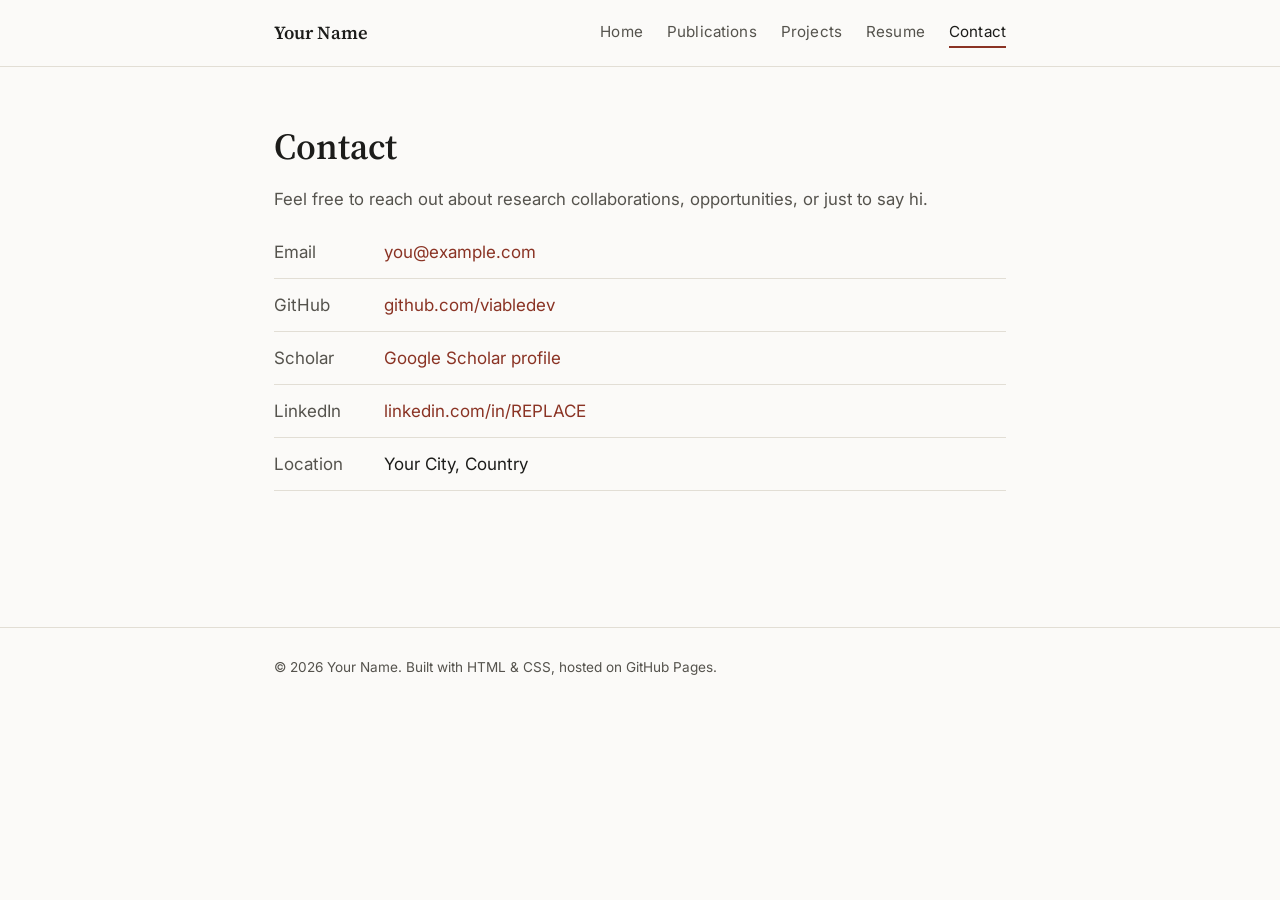
==== contact.html @ d66b3f3c "Initial commit" ====
<!DOCTYPE html>
<html lang="en">
<head>
<meta charset="UTF-8" />
<meta name="viewport" content="width=device-width, initial-scale=1.0" />
<title>Your Name — Contact</title>
<link rel="icon" href="data:," />
<link rel="preconnect" href="https://fonts.googleapis.com" />
<link href="https://fonts.googleapis.com/css2?family=Inter:wght@400;500;600&family=Source+Serif+4:wght@500;600&display=swap" rel="stylesheet" />
<link rel="stylesheet" href="css/style.css" />
</head>
<body>

<header class="site">
  <div class="nav-inner">
    <a href="index.html" class="brand">Your Name</a>
    <button class="nav-toggle" id="navToggle" aria-label="Toggle navigation">&#9776;</button>
    <nav class="links" id="navLinks">
      <a href="index.html">Home</a>
      <a href="publications.html">Publications</a>
      <a href="projects.html">Projects</a>
      <a href="resume.html">Resume</a>
      <a href="contact.html" class="active">Contact</a>
    </nav>
  </div>
</header>

<main>
  <div class="wrap">
    <section>
      <h1>Contact</h1>
      <p class="lede">Feel free to reach out about research collaborations, opportunities, or just to say hi.</p>

      <ul class="contact-list">
        <li><span class="label">Email</span> <a href="mailto:you@example.com">you@example.com</a></li>
        <li><span class="label">GitHub</span> <a href="https://github.com/viabledev" target="_blank" rel="noopener">github.com/viabledev</a></li>
        <li><span class="label">Scholar</span> <a href="https://scholar.google.com/citations?user=REPLACE" target="_blank" rel="noopener">Google Scholar profile</a></li>
        <li><span class="label">LinkedIn</span> <a href="https://www.linkedin.com/in/REPLACE" target="_blank" rel="noopener">linkedin.com/in/REPLACE</a></li>
        <li><span class="label">Location</span> Your City, Country</li>
      </ul>
    </section>
  </div>
</main>

<footer class="site">
  <div class="wrap">
    &copy; <span id="year"></span> Your Name. Built with HTML &amp; CSS, hosted on GitHub Pages.
  </div>
</footer>

<script src="js/script.js"></script>
</body>
</html>
---- css/style.css ----
/* ---------- Design tokens ---------- */
:root {
  --bg: #fbfaf8;
  --bg-alt: #f2f0ec;
  --ink: #1c1c1a;
  --ink-soft: #55534d;
  --accent: #8a3324;
  --accent-soft: #b8552f;
  --border: #e2ded5;
  --card-bg: #ffffff;
  --max-width: 780px;
  --serif: "Source Serif 4", Georgia, "Times New Roman", serif;
  --sans: "Inter", -apple-system, BlinkMacSystemFont, "Segoe UI", sans-serif;
}

@media (prefers-color-scheme: dark) {
  :root {
    --bg: #161614;
    --bg-alt: #1e1e1b;
    --ink: #ece9e2;
    --ink-soft: #a8a49a;
    --accent: #e07a5f;
    --accent-soft: #f2a488;
    --border: #34322c;
    --card-bg: #1c1c19;
  }
}

* { box-sizing: border-box; }

html { scroll-behavior: smooth; }

body {
  margin: 0;
  background: var(--bg);
  color: var(--ink);
  font-family: var(--sans);
  font-size: 17px;
  line-height: 1.65;
  -webkit-font-smoothing: antialiased;
}

a {
  color: var(--accent);
  text-decoration: none;
}
a:hover { text-decoration: underline; }

.wrap {
  max-width: var(--max-width);
  margin: 0 auto;
  padding: 0 24px;
}

/* ---------- Header / nav ---------- */
header.site {
  border-bottom: 1px solid var(--border);
  background: var(--bg);
  position: sticky;
  top: 0;
  z-index: 10;
}

.nav-inner {
  max-width: var(--max-width);
  margin: 0 auto;
  padding: 18px 24px;
  display: flex;
  align-items: center;
  justify-content: space-between;
}

.brand {
  font-family: var(--serif);
  font-size: 1.15rem;
  font-weight: 600;
  color: var(--ink);
}
.brand:hover { text-decoration: none; opacity: 0.8; }

nav.links {
  display: flex;
  gap: 24px;
}

nav.links a {
  color: var(--ink-soft);
  font-size: 0.95rem;
  letter-spacing: 0.01em;
  padding-bottom: 2px;
  border-bottom: 2px solid transparent;
}

nav.links a:hover {
  color: var(--ink);
  text-decoration: none;
}

nav.links a.active {
  color: var(--ink);
  border-bottom-color: var(--accent);
}

.nav-toggle {
  display: none;
  background: none;
  border: none;
  font-size: 1.5rem;
  color: var(--ink);
  cursor: pointer;
}

@media (max-width: 640px) {
  nav.links {
    position: fixed;
    top: 62px;
    left: 0;
    right: 0;
    background: var(--bg);
    border-bottom: 1px solid var(--border);
    flex-direction: column;
    gap: 0;
    max-height: 0;
    overflow: hidden;
    transition: max-height 0.25s ease;
  }
  nav.links.open { max-height: 300px; }
  nav.links a {
    padding: 14px 24px;
    border-bottom: 1px solid var(--border);
  }
  .nav-toggle { display: block; }
}

/* ---------- Main / sections ---------- */
main { padding: 56px 0 80px; }

h1, h2, h3 {
  font-family: var(--serif);
  font-weight: 600;
  color: var(--ink);
  line-height: 1.25;
}

h1 { font-size: 2.3rem; margin: 0 0 8px; }
h2 { font-size: 1.5rem; margin: 0 0 20px; }
h3 { font-size: 1.15rem; margin: 0 0 6px; }

.subtitle {
  font-size: 1.1rem;
  color: var(--ink-soft);
  margin: 0 0 28px;
}

.lede {
  font-size: 1.05rem;
  color: var(--ink-soft);
  max-width: 60ch;
}

section { margin-bottom: 56px; }

/* ---------- Hero (landing page) ---------- */
.hero {
  padding: 40px 0 8px;
}

.hero .avatar {
  width: 116px;
  height: 116px;
  border-radius: 50%;
  background: var(--bg-alt);
  border: 1px solid var(--border);
  margin-bottom: 28px;
  object-fit: cover;
  display: block;
}

.pronounce {
  font-size: 0.95rem;
  color: var(--ink-soft);
  font-style: italic;
  margin: -4px 0 20px;
}

.social-row {
  display: flex;
  flex-wrap: wrap;
  gap: 10px;
  margin-top: 28px;
}

.social-row a {
  border: 1px solid var(--border);
  border-radius: 8px;
  padding: 8px 14px;
  font-size: 0.92rem;
  color: var(--ink);
  display: inline-flex;
  align-items: center;
  gap: 6px;
}
.social-row a:hover {
  border-color: var(--accent);
  color: var(--accent);
  text-decoration: none;
}

.cta-row {
  display: flex;
  gap: 12px;
  margin-top: 32px;
  flex-wrap: wrap;
}

.btn {
  display: inline-block;
  padding: 10px 20px;
  border-radius: 8px;
  font-size: 0.95rem;
  border: 1px solid var(--accent);
  color: var(--accent);
}
.btn:hover { background: var(--accent); color: #fff; text-decoration: none; }
.btn.primary { background: var(--accent); color: #fff; }
.btn.primary:hover { background: var(--accent-soft); border-color: var(--accent-soft); }

/* ---------- Publications ---------- */
.pub-list { list-style: none; padding: 0; margin: 0; }

.pub {
  padding: 22px 0;
  border-bottom: 1px solid var(--border);
}
.pub:first-child { padding-top: 0; }

.pub .venue-tag {
  display: inline-block;
  font-size: 0.78rem;
  text-transform: uppercase;
  letter-spacing: 0.06em;
  color: var(--accent);
  background: var(--bg-alt);
  border-radius: 5px;
  padding: 3px 8px;
  margin-bottom: 8px;
}

.pub .authors {
  color: var(--ink-soft);
  font-size: 0.95rem;
  margin: 4px 0;
}

.pub .meta {
  color: var(--ink-soft);
  font-size: 0.9rem;
  font-style: italic;
}

.pub .pub-links {
  margin-top: 8px;
  font-size: 0.9rem;
  display: flex;
  gap: 14px;
}

/* ---------- Projects ---------- */
.project-grid {
  display: grid;
  grid-template-columns: 1fr;
  gap: 20px;
}

.card {
  background: var(--card-bg);
  border: 1px solid var(--border);
  border-radius: 12px;
  padding: 24px;
}

.tag-row {
  display: flex;
  flex-wrap: wrap;
  gap: 8px;
  margin: 12px 0;
}

.tag {
  font-size: 0.78rem;
  color: var(--ink-soft);
  background: var(--bg-alt);
  border-radius: 5px;
  padding: 3px 9px;
}

.card-links {
  margin-top: 12px;
  display: flex;
  gap: 16px;
  font-size: 0.9rem;
}

/* ---------- Resume ---------- */
.resume-embed {
  width: 100%;
  height: 80vh;
  border: 1px solid var(--border);
  border-radius: 12px;
  margin-top: 24px;
}

.resume-fallback {
  padding: 16px;
  background: var(--bg-alt);
  border-radius: 8px;
  font-size: 0.9rem;
  color: var(--ink-soft);
}

/* ---------- Contact ---------- */
.contact-list {
  list-style: none;
  padding: 0;
  margin: 24px 0;
}
.contact-list li {
  padding: 12px 0;
  border-bottom: 1px solid var(--border);
  display: flex;
  gap: 10px;
}
.contact-list li:first-child { padding-top: 0; }
.contact-list .label {
  color: var(--ink-soft);
  min-width: 100px;
}

/* ---------- Footer ---------- */
footer.site {
  border-top: 1px solid var(--border);
  padding: 28px 0;
  color: var(--ink-soft);
  font-size: 0.85rem;
}
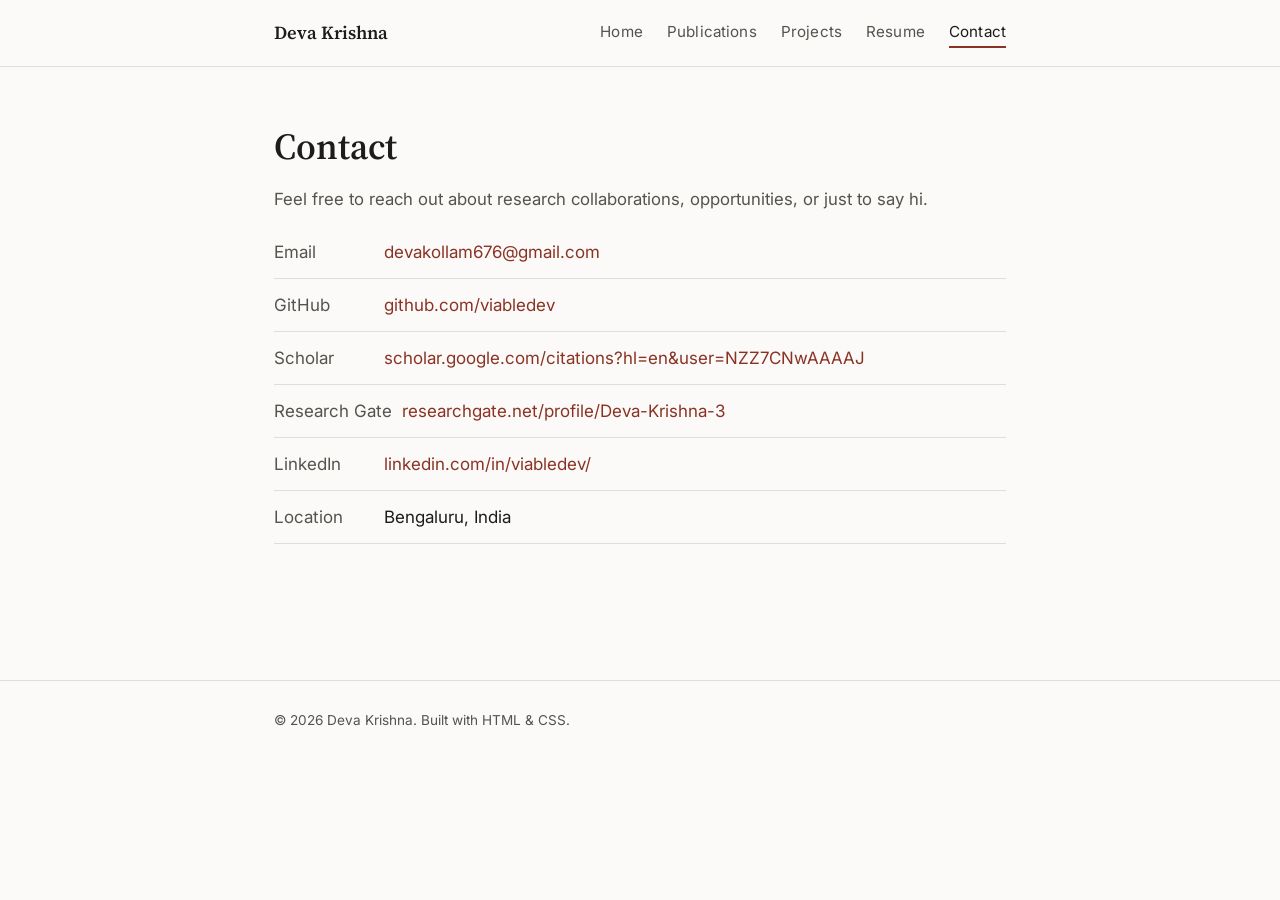
==== commit 5517b934: "Contact Details" ====
--- a/contact.html
+++ b/contact.html
@@ -3,7 +3,7 @@
 <head>
 <meta charset="UTF-8" />
 <meta name="viewport" content="width=device-width, initial-scale=1.0" />
-<title>Your Name — Contact</title>
+<title>Deva Krishna</title>
 <link rel="icon" href="data:," />
 <link rel="preconnect" href="https://fonts.googleapis.com" />
 <link href="https://fonts.googleapis.com/css2?family=Inter:wght@400;500;600&family=Source+Serif+4:wght@500;600&display=swap" rel="stylesheet" />
@@ -13,7 +13,7 @@
 
 <header class="site">
   <div class="nav-inner">
-    <a href="index.html" class="brand">Your Name</a>
+    <a href="index.html" class="brand">Deva Krishna</a>
     <button class="nav-toggle" id="navToggle" aria-label="Toggle navigation">&#9776;</button>
     <nav class="links" id="navLinks">
       <a href="index.html">Home</a>
@@ -32,11 +32,12 @@
       <p class="lede">Feel free to reach out about research collaborations, opportunities, or just to say hi.</p>
 
       <ul class="contact-list">
-        <li><span class="label">Email</span> <a href="mailto:you@example.com">you@example.com</a></li>
+        <li><span class="label">Email</span> <a href="mailto:you@example.com">devakollam676@gmail.com</a></li>
         <li><span class="label">GitHub</span> <a href="https://github.com/viabledev" target="_blank" rel="noopener">github.com/viabledev</a></li>
-        <li><span class="label">Scholar</span> <a href="https://scholar.google.com/citations?user=REPLACE" target="_blank" rel="noopener">Google Scholar profile</a></li>
-        <li><span class="label">LinkedIn</span> <a href="https://www.linkedin.com/in/REPLACE" target="_blank" rel="noopener">linkedin.com/in/REPLACE</a></li>
-        <li><span class="label">Location</span> Your City, Country</li>
+        <li><span class="label">Scholar</span> <a href="https://scholar.google.com/citations?user=REPLACE" target="_blank" rel="noopener">scholar.google.com/citations?hl=en&user=NZZ7CNwAAAAJ</a></li>
+        <li><span class="label">Research Gate</span> <a href="https://www.researchgate.net/profile/Deva-Krishna-3" target="_blank" rel="noopener">researchgate.net/profile/Deva-Krishna-3</a></li>
+        <li><span class="label">LinkedIn</span> <a href="https://www.linkedin.com/in/REPLACE" target="_blank" rel="noopener">linkedin.com/in/viabledev/</a></li>
+        <li><span class="label">Location</span> Bengaluru, India</li>
       </ul>
     </section>
   </div>
@@ -44,7 +45,7 @@
 
 <footer class="site">
   <div class="wrap">
-    &copy; <span id="year"></span> Your Name. Built with HTML &amp; CSS, hosted on GitHub Pages.
+    &copy; <span id="year"></span> Deva Krishna. Built with HTML &amp; CSS.
   </div>
 </footer>
 
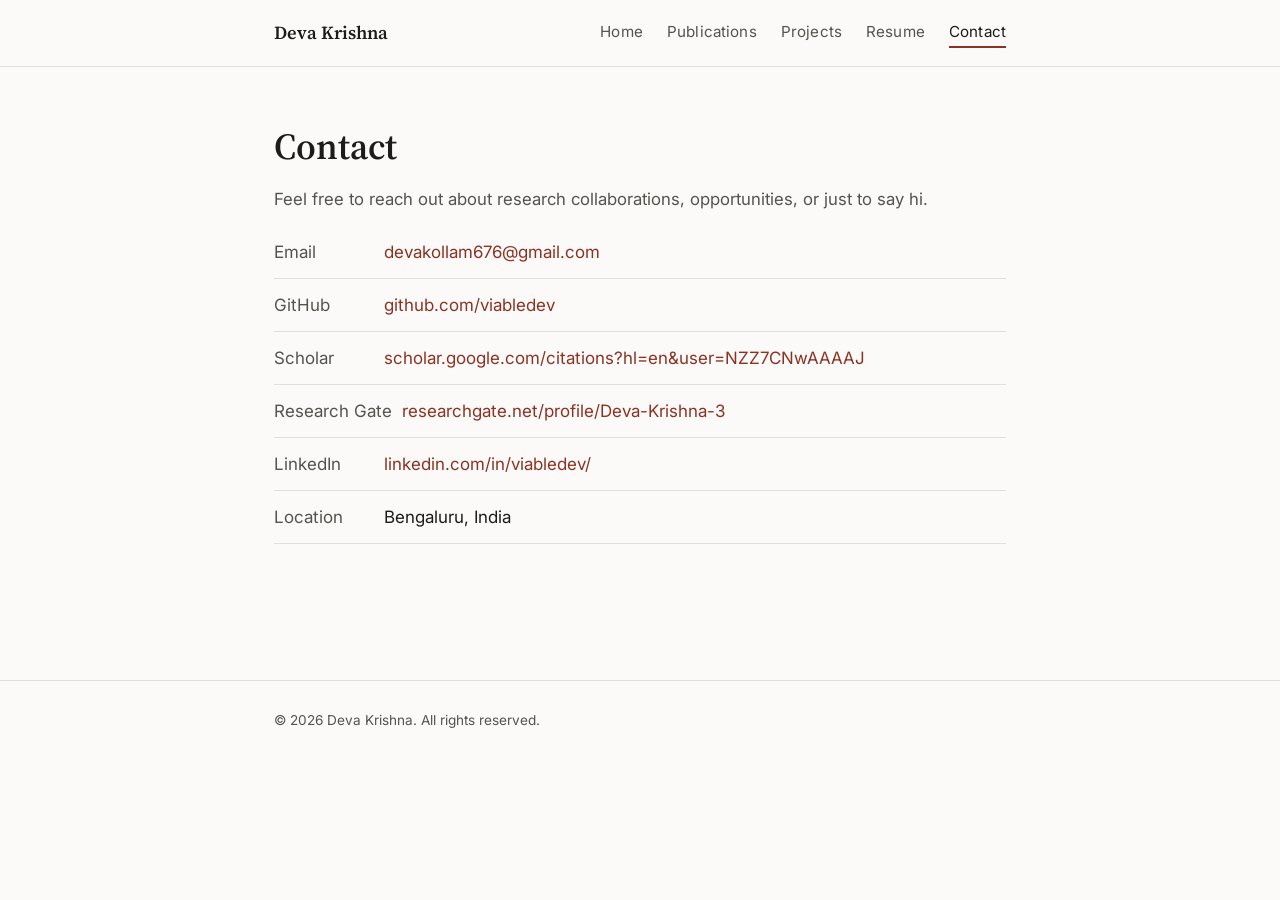
==== commit 75440763: "Reorder landing icons: email, scholar, github, linkedin" ====
--- a/contact.html
+++ b/contact.html
@@ -7,7 +7,7 @@
 <link rel="icon" href="data:," />
 <link rel="preconnect" href="https://fonts.googleapis.com" />
 <link href="https://fonts.googleapis.com/css2?family=Inter:wght@400;500;600&family=Source+Serif+4:wght@500;600&display=swap" rel="stylesheet" />
-<link rel="stylesheet" href="css/style.css" />
+<link rel="stylesheet" href="css/style.css?v=2" />
 </head>
 <body>
 
@@ -32,11 +32,11 @@
       <p class="lede">Feel free to reach out about research collaborations, opportunities, or just to say hi.</p>
 
       <ul class="contact-list">
-        <li><span class="label">Email</span> <a href="mailto:you@example.com">devakollam676@gmail.com</a></li>
+        <li><span class="label">Email</span> <a href="mailto:devakollam676@gmail.com">devakollam676@gmail.com</a></li>
         <li><span class="label">GitHub</span> <a href="https://github.com/viabledev" target="_blank" rel="noopener">github.com/viabledev</a></li>
-        <li><span class="label">Scholar</span> <a href="https://scholar.google.com/citations?user=REPLACE" target="_blank" rel="noopener">scholar.google.com/citations?hl=en&user=NZZ7CNwAAAAJ</a></li>
+        <li><span class="label">Scholar</span> <a href="https://scholar.google.com/citations?hl=en&user=NZZ7CNwAAAAJ" target="_blank" rel="noopener">scholar.google.com/citations?hl=en&user=NZZ7CNwAAAAJ</a></li>
         <li><span class="label">Research Gate</span> <a href="https://www.researchgate.net/profile/Deva-Krishna-3" target="_blank" rel="noopener">researchgate.net/profile/Deva-Krishna-3</a></li>
-        <li><span class="label">LinkedIn</span> <a href="https://www.linkedin.com/in/REPLACE" target="_blank" rel="noopener">linkedin.com/in/viabledev/</a></li>
+        <li><span class="label">LinkedIn</span> <a href="https://www.linkedin.com/in/viabledev/" target="_blank" rel="noopener">linkedin.com/in/viabledev/</a></li>
         <li><span class="label">Location</span> Bengaluru, India</li>
       </ul>
     </section>
@@ -45,7 +45,7 @@
 
 <footer class="site">
   <div class="wrap">
-    &copy; <span id="year"></span> Deva Krishna. Built with HTML &amp; CSS.
+    &copy; <span id="year"></span> Deva Krishna. All rights reserved.
   </div>
 </footer>
 
--- a/css/style.css
+++ b/css/style.css
@@ -38,6 +38,12 @@
   font-size: 17px;
   line-height: 1.65;
   -webkit-font-smoothing: antialiased;
+}
+
+body:has(> .landing) {
+  height: 100vh;
+  overflow-y: auto;
+  scroll-snap-type: y mandatory;
 }
 
 a {
@@ -160,6 +166,98 @@
 
 section { margin-bottom: 56px; }
 
+/* ---------- Full-screen splash ---------- */
+.landing {
+  height: 100vh;
+  display: flex;
+  flex-direction: column;
+  align-items: center;
+  justify-content: center;
+  text-align: center;
+  padding: 24px;
+  margin: 0;
+  scroll-snap-align: start;
+  scroll-snap-stop: always;
+}
+
+.page-content {
+  min-height: 100vh;
+  display: flex;
+  flex-direction: column;
+  scroll-snap-align: start;
+  scroll-snap-stop: always;
+}
+
+.page-content main {
+  flex: 1;
+}
+
+.landing .avatar {
+  width: 140px;
+  height: 140px;
+  border-radius: 50%;
+  background: var(--bg-alt);
+  border: 1px solid var(--border);
+  margin-bottom: 24px;
+  object-fit: cover;
+  display: block;
+}
+
+.landing h1 { margin-bottom: 4px; }
+
+.landing .pronounce { margin: 0 0 4px; }
+
+.landing .subtitle { margin: 0 0 28px; }
+
+.landing-icons {
+  display: flex;
+  gap: 12px;
+  margin-bottom: 36px;
+}
+
+.landing-icons a {
+  color: var(--ink-soft);
+  border: 1px solid var(--border);
+  border-radius: 50%;
+  width: 40px;
+  height: 40px;
+  display: flex;
+  align-items: center;
+  justify-content: center;
+}
+.landing-icons a:hover {
+  color: var(--accent);
+  border-color: var(--accent);
+  text-decoration: none;
+}
+.landing-icons svg {
+  width: 18px;
+  height: 18px;
+}
+
+.scroll-cue {
+  color: var(--ink-soft);
+  font-size: 1.4rem;
+  border: 1px solid var(--border);
+  border-radius: 50%;
+  width: 44px;
+  height: 44px;
+  display: flex;
+  align-items: center;
+  justify-content: center;
+  animation: bob 2s ease-in-out infinite;
+}
+.scroll-cue:hover {
+  color: var(--accent);
+  border-color: var(--accent);
+  text-decoration: none;
+}
+
+@keyframes bob {
+  0%, 100% { transform: translateY(0); }
+  50% { transform: translateY(6px); }
+}
+
 /* ---------- Hero (landing page) ---------- */
 .hero {
   padding: 40px 0 8px;
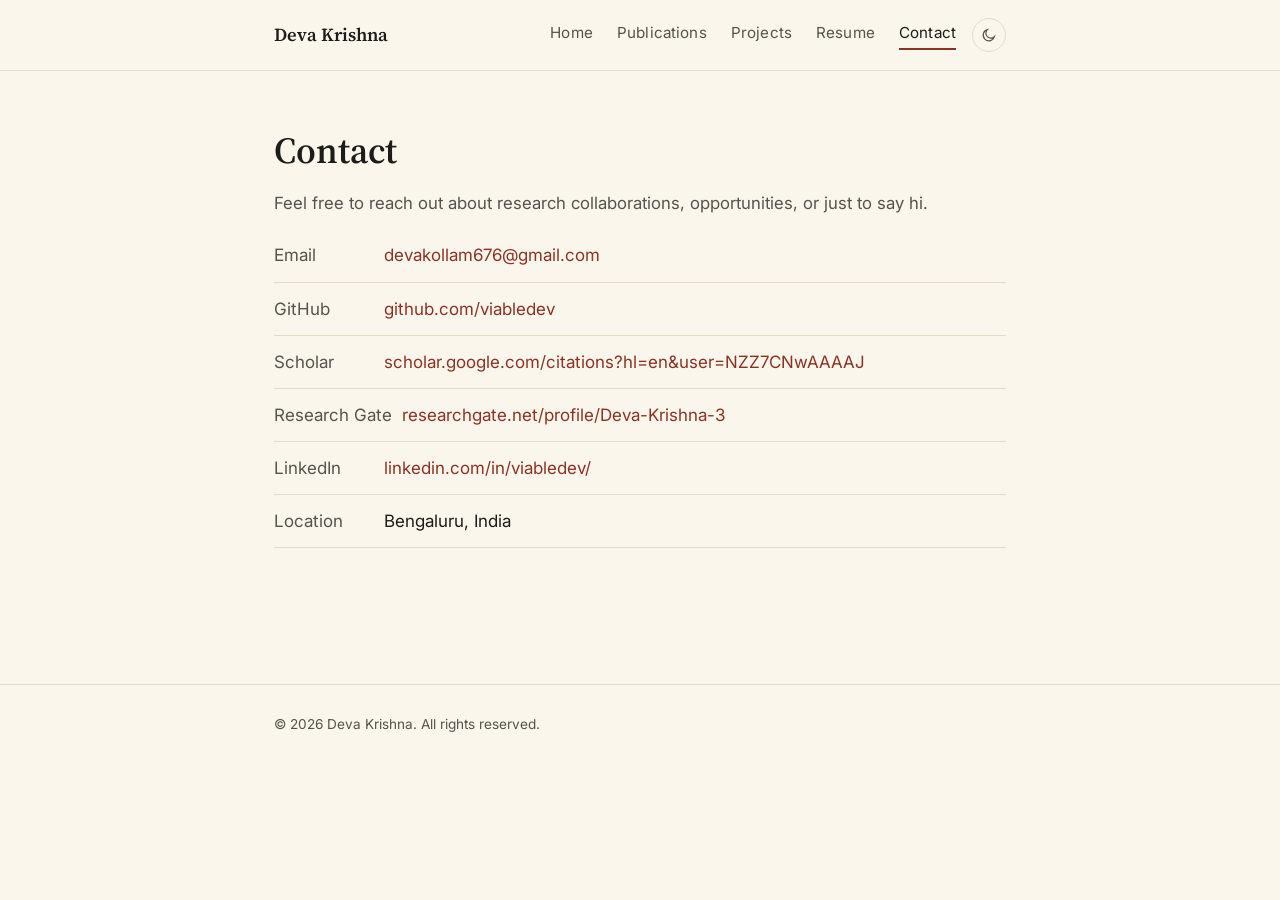
==== commit 2d27d39a: "Add light/dark theme toggle with cream light theme" ====
--- a/contact.html
+++ b/contact.html
@@ -8,20 +8,27 @@
 <link rel="preconnect" href="https://fonts.googleapis.com" />
 <link href="https://fonts.googleapis.com/css2?family=Inter:wght@400;500;600&family=Source+Serif+4:wght@500;600&display=swap" rel="stylesheet" />
 <link rel="stylesheet" href="css/style.css?v=2" />
+<script>(function(){try{var t=localStorage.getItem("theme")||(matchMedia("(prefers-color-scheme: dark)").matches?"dark":"light");document.documentElement.setAttribute("data-theme",t);}catch(e){}})();</script>
 </head>
 <body>
 
 <header class="site">
   <div class="nav-inner">
     <a href="index.html" class="brand">Deva Krishna</a>
-    <button class="nav-toggle" id="navToggle" aria-label="Toggle navigation">&#9776;</button>
-    <nav class="links" id="navLinks">
-      <a href="index.html">Home</a>
-      <a href="publications.html">Publications</a>
-      <a href="projects.html">Projects</a>
-      <a href="resume.html">Resume</a>
-      <a href="contact.html" class="active">Contact</a>
-    </nav>
+    <div class="nav-right">
+      <nav class="links" id="navLinks">
+        <a href="index.html">Home</a>
+        <a href="publications.html">Publications</a>
+        <a href="projects.html">Projects</a>
+        <a href="resume.html">Resume</a>
+        <a href="contact.html" class="active">Contact</a>
+      </nav>
+      <button class="theme-toggle" id="themeToggle" aria-label="Toggle theme">
+        <svg class="icon-moon" viewBox="0 0 24 24" fill="none" stroke="currentColor" stroke-width="1.8"><path d="M20 14.5A8.5 8.5 0 1 1 9.5 4a7 7 0 0 0 10.5 10.5Z"/></svg>
+        <svg class="icon-sun" viewBox="0 0 24 24" fill="none" stroke="currentColor" stroke-width="1.8"><circle cx="12" cy="12" r="4"/><path d="M12 2v2M12 20v2M4 12H2M22 12h-2M4.9 4.9l1.4 1.4M17.7 17.7l1.4 1.4M4.9 19.1l1.4-1.4M17.7 6.3l1.4-1.4"/></svg>
+      </button>
+      <button class="nav-toggle" id="navToggle" aria-label="Toggle navigation">&#9776;</button>
+    </div>
   </div>
 </header>
 
--- a/css/style.css
+++ b/css/style.css
@@ -1,20 +1,20 @@
 /* ---------- Design tokens ---------- */
 :root {
-  --bg: #fbfaf8;
-  --bg-alt: #f2f0ec;
+  --bg: #faf6ec;
+  --bg-alt: #f2ead9;
   --ink: #1c1c1a;
   --ink-soft: #55534d;
   --accent: #8a3324;
   --accent-soft: #b8552f;
-  --border: #e2ded5;
-  --card-bg: #ffffff;
+  --border: #e6dcc4;
+  --card-bg: #fffdf7;
   --max-width: 780px;
   --serif: "Source Serif 4", Georgia, "Times New Roman", serif;
   --sans: "Inter", -apple-system, BlinkMacSystemFont, "Segoe UI", sans-serif;
 }
 
 @media (prefers-color-scheme: dark) {
-  :root {
+  :root:not([data-theme="light"]) {
     --bg: #161614;
     --bg-alt: #1e1e1b;
     --ink: #ece9e2;
@@ -26,6 +26,17 @@
   }
 }
 
+:root[data-theme="dark"] {
+  --bg: #161614;
+  --bg-alt: #1e1e1b;
+  --ink: #ece9e2;
+  --ink-soft: #a8a49a;
+  --accent: #e07a5f;
+  --accent-soft: #f2a488;
+  --border: #34322c;
+  --card-bg: #1c1c19;
+}
+
 * { box-sizing: border-box; }
 
 html { scroll-behavior: smooth; }
@@ -42,6 +53,7 @@
 
 body:has(> .landing) {
   height: 100vh;
+  height: 100dvh;
   overflow-y: auto;
   scroll-snap-type: y mandatory;
 }
@@ -84,10 +96,41 @@
 }
 .brand:hover { text-decoration: none; opacity: 0.8; }
 
+.nav-right {
+  display: flex;
+  align-items: center;
+  gap: 16px;
+}
+
 nav.links {
   display: flex;
   gap: 24px;
 }
+
+.theme-toggle {
+  background: none;
+  cursor: pointer;
+  color: var(--ink-soft);
+  border: 1px solid var(--border);
+  border-radius: 50%;
+  width: 34px;
+  height: 34px;
+  display: flex;
+  align-items: center;
+  justify-content: center;
+  flex-shrink: 0;
+}
+.theme-toggle:hover {
+  color: var(--accent);
+  border-color: var(--accent);
+}
+.theme-toggle svg {
+  width: 16px;
+  height: 16px;
+}
+.theme-toggle .icon-sun { display: none; }
+html[data-theme="dark"] .theme-toggle .icon-moon { display: none; }
+html[data-theme="dark"] .theme-toggle .icon-sun { display: block; }
 
 nav.links a {
   color: var(--ink-soft);
@@ -169,6 +212,7 @@
 /* ---------- Full-screen splash ---------- */
 .landing {
   height: 100vh;
+  height: 100dvh;
   display: flex;
   flex-direction: column;
   align-items: center;
@@ -182,6 +226,7 @@
 
 .page-content {
   min-height: 100vh;
+  min-height: 100dvh;
   display: flex;
   flex-direction: column;
   scroll-snap-align: start;
